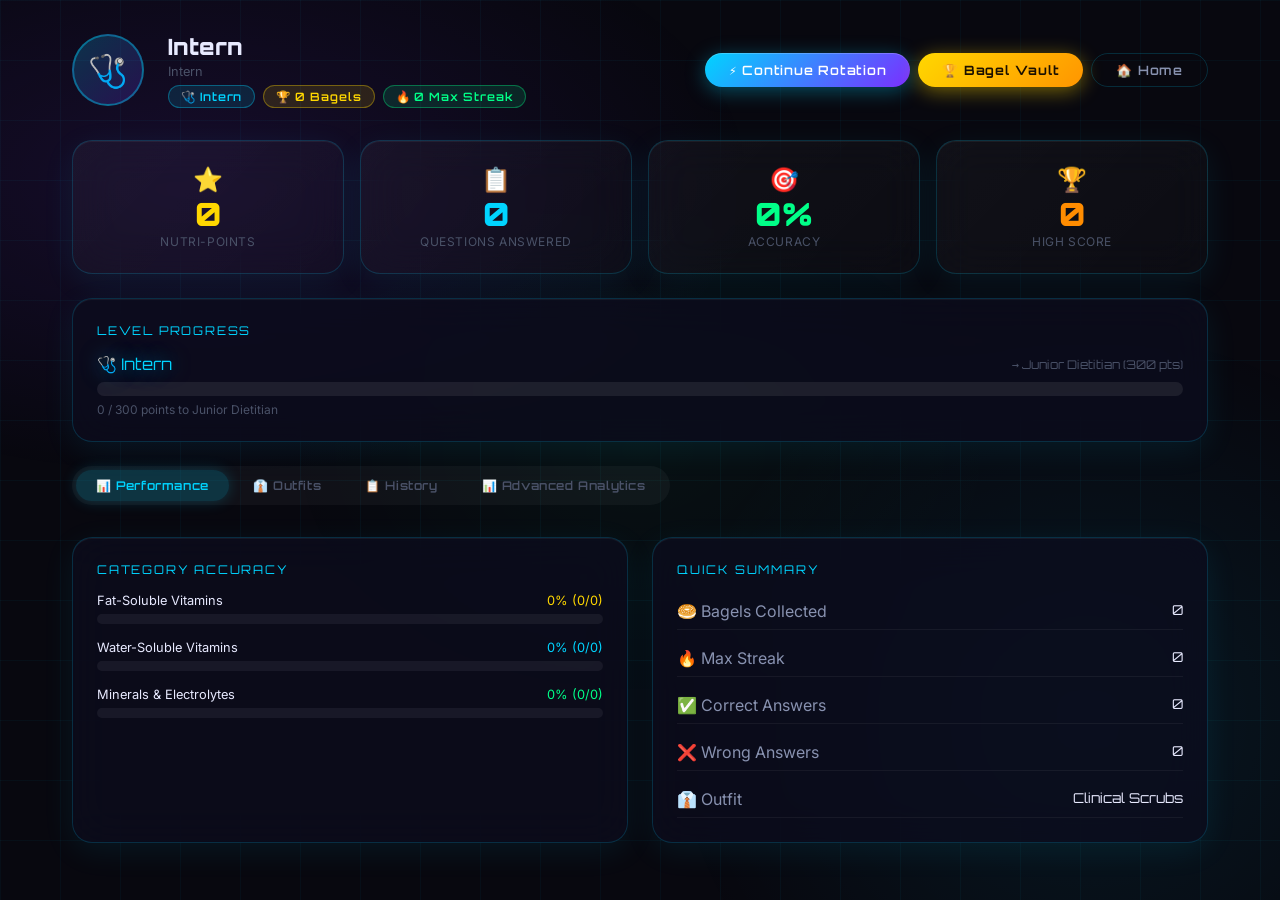
==== streamlit_app/static/dashboard.html @ 626a2f52 "space" ====
<!DOCTYPE html>
<html lang="en">
<head>
<meta charset="UTF-8">
<meta name="viewport" content="width=device-width,initial-scale=1.0">
<title>Bio-Forge | Dashboard</title>
<link rel="stylesheet" href="styles/main.css">
<style>
.dash-layout{max-width:1200px;margin:0 auto;padding:var(--sp-xl);position:relative;z-index:1}
.dash-header{display:flex;align-items:center;justify-content:space-between;flex-wrap:wrap;
  gap:var(--sp-md);margin-bottom:var(--sp-xl)}
.player-hero{display:flex;align-items:center;gap:var(--sp-lg)}
.player-avatar-icon{width:72px;height:72px;border-radius:50%;
  background:linear-gradient(135deg,rgba(0,212,255,0.2),rgba(123,46,255,0.2));
  border:2px solid rgba(0,212,255,0.4);display:flex;align-items:center;justify-content:center;
  font-size:2rem}
.player-name{font-family:'Orbitron',monospace;font-size:1.4rem;font-weight:900}
.player-title{font-size:0.8rem;color:var(--text-muted);margin-top:4px}
.section-title{font-family:'Orbitron',monospace;font-size:0.75rem;letter-spacing:0.15em;
  color:var(--neon-blue);text-transform:uppercase;margin-bottom:var(--sp-md)}
.tab-nav{display:flex;gap:4px;background:rgba(255,255,255,0.04);border-radius:var(--r-full);
  padding:4px;margin-bottom:var(--sp-xl);width:fit-content}
.tab-btn{padding:8px 20px;border-radius:var(--r-full);font-family:'Orbitron',monospace;
  font-size:0.75rem;letter-spacing:0.05em;color:var(--text-muted);background:transparent;
  border:none;cursor:pointer;transition:all 0.2s;font-weight:600}
.tab-btn.active{background:rgba(0,212,255,0.18);color:var(--neon-blue);
  box-shadow:0 0 15px rgba(0,212,255,0.2)}
.tab-content{display:none}
.tab-content.active{display:block}
/* Category bars */
.cat-bar-wrap{margin-bottom:var(--sp-md)}
.cat-bar-label{display:flex;justify-content:space-between;font-size:0.8rem;margin-bottom:6px}
.cat-bar-track{background:rgba(255,255,255,0.06);border-radius:var(--r-full);height:10px;overflow:hidden}
.cat-bar-fill{height:100%;border-radius:var(--r-full);transition:width 1.2s cubic-bezier(0.34,1.56,0.64,1)}
/* Outfit grid */
.outfit-card{
  border-radius:var(--r-lg);padding:var(--sp-lg) var(--sp-md);text-align:center;
  background:rgba(255,255,255,0.03);border:1px solid var(--glass-border);
  cursor:pointer;transition:all var(--t-spring);
}
.outfit-card.equipped{border-color:var(--neon-green);background:rgba(0,255,136,0.06)}
.outfit-card.locked{opacity:0.5;pointer-events:none}
.outfit-card.unlocked:not(.equipped):hover{border-color:var(--neon-blue);transform:translateY(-3px)}
.outfit-icon-lg{font-size:3rem;margin-bottom:var(--sp-sm);display:block}
.outfit-name{font-family:'Orbitron',monospace;font-size:0.7rem;color:var(--text-primary);margin-bottom:4px}
.outfit-cost{font-size:0.72rem;color:var(--neon-gold)}
/* Code box */
.code-box{
  background:rgba(0,0,0,0.4);border:1px solid var(--glass-border);
  border-radius:var(--r-md);padding:var(--sp-md);
  font-family:monospace;font-size:0.75rem;color:var(--neon-green);
  word-break:break-all;line-height:1.6;position:relative;
}
.copy-btn{position:absolute;top:8px;right:8px}
/* History table */
.hist-table{width:100%;border-collapse:collapse;font-size:0.82rem}
.hist-table th{font-family:'Orbitron',monospace;font-size:0.65rem;letter-spacing:0.08em;
  color:var(--text-muted);text-align:left;padding:8px 12px;border-bottom:1px solid var(--glass-border)}
.hist-table td{padding:10px 12px;border-bottom:1px solid rgba(255,255,255,0.04)}
.hist-table tr:hover td{background:rgba(255,255,255,0.03)}
.correct-mark{color:var(--neon-green)}
.wrong-mark{color:var(--neon-red)}
</style>
</head>
<body>
<div class="bg-nebula"></div>
<div class="bg-grid"></div>

<div class="dash-layout">
  <!-- Header -->
  <div class="dash-header">
    <div class="player-hero">
      <div class="player-avatar-icon" id="playerIcon">🧑‍⚕️</div>
      <div>
        <div class="player-name" id="playerName">—</div>
        <div class="player-title" id="playerTitle">Loading...</div>
        <div style="margin-top:6px;display:flex;gap:8px;flex-wrap:wrap" id="headerBadges"></div>
      </div>
    </div>
    <div style="display:flex;gap:8px;flex-wrap:wrap">
      <a href="game.html" class="btn btn-primary">⚡ Continue Rotation</a>
      <a href="vault.html" class="btn btn-gold">🏆 Bagel Vault</a>
      <a href="index.html" class="btn btn-ghost">🏠 Home</a>
    </div>
  </div>

  <!-- Stat cards -->
  <div class="grid-4 mb-lg" id="statCards"></div>

  <!-- XP Progress -->
  <div class="glass p-lg mb-lg">
    <div class="section-title">Level Progress</div>
    <div style="display:flex;justify-content:space-between;align-items:center;margin-bottom:8px">
      <span class="font-orb text-blue" id="currentLevelName">—</span>
      <span class="font-orb" style="font-size:0.75rem;color:var(--text-muted)" id="nextLevelName">—</span>
    </div>
    <div class="xp-bar-wrap" style="height:14px;border-radius:7px">
      <div class="xp-bar" id="xpBar" style="width:0%;height:100%;border-radius:7px"></div>
    </div>
    <div style="font-size:0.75rem;color:var(--text-muted);margin-top:6px" id="xpLabel"></div>
  </div>

  <!-- Tabs -->
  <div class="tab-nav">
    <button class="tab-btn active" onclick="switchTab('stats')">📊 Performance</button>
    <button class="tab-btn" onclick="switchTab('outfits')">👔 Outfits</button>
    <button class="tab-btn" onclick="switchTab('history')">📋 History</button>
    <button class="tab-btn" onclick="switchTab('export')">📊 Advanced Analytics</button>
  </div>

  <!-- Tab: Stats -->
  <div class="tab-content active" id="tab-stats">
    <div class="grid-2" style="gap:24px">
      <div class="glass p-lg">
        <div class="section-title">Category Accuracy</div>
        <div id="catBars"></div>
      </div>
      <div class="glass p-lg">
        <div class="section-title">Quick Summary</div>
        <div id="summaryList" style="display:flex;flex-direction:column;gap:10px"></div>
      </div>
    </div>
  </div>

  <!-- Tab: Outfits -->
  <div class="tab-content" id="tab-outfits">
    <div class="glass p-lg">
      <div class="section-title">Outfit Collection</div>
      <p class="text-muted text-sm mb-lg">Spend Nutri-Points to unlock professional attire for your nutritionist.</p>
      <div class="grid-3" id="outfitGrid"></div>
    </div>
  </div>

  <!-- Tab: History -->
  <div class="tab-content" id="tab-history">
    <div class="glass p-lg">
      <div class="section-title">Answer History (Last 20)</div>
      <div style="overflow-x:auto">
        <table class="hist-table">
          <thead>
            <tr>
              <th>#</th><th>Nutrient</th><th>Category</th><th>Result</th><th>Type</th><th>Points</th><th>Time</th>
            </tr>
          </thead>
          <tbody id="historyBody"></tbody>
        </table>
      </div>
    </div>
  </div>

  <!-- Tab: Export -->
  <div class="tab-content" id="tab-export">
    <div class="glass p-lg" style="max-width:700px">
      <div class="section-title">Advanced Streamlit Analytics</div>
      <p class="text-muted text-sm mb-lg">
        Launch the 
        <strong style="color:var(--neon-blue)">Bio-Forge Streamlit Analytics Dashboard</strong> 
        to see deep analytical insights on your performance.
      </p>
      <button class="btn btn-primary mb-md" onclick="launchAnalytics()">⚗️ View Advanced Analytics</button>
      <div style="margin-top:20px">
        <button class="btn btn-danger btn-sm" onclick="confirmReset()">🗑 Reset Progress</button>
      </div>
    </div>
  </div>
</div>

<div class="toast-container" id="toastContainer"></div>

<script src="js/question-bank.js"></script>
<script src="js/game-state.js"></script>
<script>
// ---- Load data ----
const s = GS.getState();
const pts = s.totalPoints || 0;
const lv  = GS.getLevel(pts);
const nlv = GS.getNextLevel(pts);

// Player header
document.getElementById("playerIcon").textContent = lv.icon || "🧑‍⚕️";
document.getElementById("playerName").textContent = s.playerName || "Intern";
document.getElementById("playerTitle").textContent = lv.name;
document.getElementById("headerBadges").innerHTML = `
  <span class="badge badge-blue">${lv.icon} ${lv.name}</span>
  <span class="badge badge-gold">🏆 ${s.bagelsCollected?.length || 0} Bagels</span>
  <span class="badge badge-green">🔥 ${s.maxStreak || 0} Max Streak</span>
`;

// Stat cards
const stats = [
  { label:"NUTRI-POINTS", val:(pts).toLocaleString(), color:"var(--neon-gold)", icon:"⭐" },
  { label:"QUESTIONS ANSWERED", val: s.questionsAnswered || 0, color:"var(--neon-blue)", icon:"📋" },
  { label:"ACCURACY", val: (s.accuracy || 0)+"%", color:"var(--neon-green)", icon:"🎯" },
  { label:"HIGH SCORE", val: (s.highScore || 0).toLocaleString(), color:"var(--neon-orange)", icon:"🏆" }
];
document.getElementById("statCards").innerHTML = stats.map(s => `
  <div class="stat-card glass">
    <div style="font-size:1.5rem;margin-bottom:4px">${s.icon}</div>
    <div class="stat-val" style="color:${s.color}">${s.val}</div>
    <div class="stat-label">${s.label}</div>
  </div>`).join("");

// XP bar
const prog = GS.getLevelProgress(pts);
document.getElementById("xpBar").style.width = (prog * 100) + "%";
document.getElementById("currentLevelName").textContent = `${lv.icon} ${lv.name}`;
document.getElementById("nextLevelName").textContent = nlv ? `→ ${nlv.name} (${nlv.minPoints} pts)` : "🏆 Max Level Reached";
document.getElementById("xpLabel").textContent = nlv
  ? `${pts} / ${nlv.minPoints} points to ${nlv.name}`
  : "You've reached the pinnacle!";

// Category bars
const CAT_COLORS = { fat_soluble_vitamins:"#ffd700", water_soluble_vitamins:"#00d4ff", minerals:"#00ff88" };
const CAT_LABELS = { fat_soluble_vitamins:"Fat-Soluble Vitamins", water_soluble_vitamins:"Water-Soluble Vitamins", minerals:"Minerals & Electrolytes" };
const catStats = s.categoryStats || {};
document.getElementById("catBars").innerHTML = Object.entries(catStats).map(([k, v]) => {
  const pct = v.total > 0 ? Math.round((v.correct/v.total)*100) : 0;
  return `
    <div class="cat-bar-wrap">
      <div class="cat-bar-label">
        <span style="color:var(--text-primary)">${CAT_LABELS[k] || k}</span>
        <span style="color:${CAT_COLORS[k]}">${pct}% (${v.correct}/${v.total})</span>
      </div>
      <div class="cat-bar-track">
        <div class="cat-bar-fill" style="width:${pct}%;background:${CAT_COLORS[k]}"></div>
      </div>
    </div>`;
}).join("") || '<div class="text-muted text-sm">No data yet — play a round first!</div>';

// Summary list
document.getElementById("summaryList").innerHTML = [
  ["🥯 Bagels Collected", s.bagelsCollected?.length || 0],
  ["🔥 Max Streak", s.maxStreak || 0],
  ["✅ Correct Answers", s.correctAnswers || 0],
  ["❌ Wrong Answers", (s.questionsAnswered||0) - (s.correctAnswers||0)],
  ["👔 Outfit", GS.getOutfits().find(o=>o.equipped)?.label || "Scrubs"]
].map(([l,v]) => `
  <div style="display:flex;justify-content:space-between;padding:8px 0;border-bottom:1px solid rgba(255,255,255,0.05)">
    <span class="text-muted">${l}</span>
    <span class="font-orb" style="font-size:0.85rem">${v}</span>
  </div>`).join("");

// Outfit grid
function renderOutfits() {
  const outfits = GS.getOutfits();
  document.getElementById("outfitGrid").innerHTML = outfits.map(o => `
    <div class="outfit-card ${o.equipped ? "equipped" : ""} ${o.unlocked ? "unlocked" : "locked"}"
         onclick="${o.unlocked && !o.equipped ? `equipOutfit('${o.id}')` : !o.unlocked ? `purchaseOutfit('${o.id}')` : ""}">
      <span class="outfit-icon-lg">${o.icon}</span>
      <div class="outfit-name">${o.label}</div>
      ${o.equipped ? '<span class="badge badge-green mt-sm">✓ Equipped</span>' :
        o.unlocked  ? '<button class="btn btn-sm btn-ghost mt-sm">Equip</button>' :
        `<div class="outfit-cost mt-sm">🌟 ${o.cost} pts</div>
         <button class="btn btn-sm ${o.canAfford ? "btn-gold" : "btn-ghost"} mt-sm">${o.canAfford ? "Unlock" : "Need "+o.cost+" pts"}</button>`
      }
    </div>`).join("");
}
renderOutfits();

function equipOutfit(id) { GS.equipOutfit(id); renderOutfits(); showToast("Outfit equipped!","success"); }
function purchaseOutfit(id) {
  const ok = GS.purchaseOutfit(id);
  if (ok) { renderOutfits(); showToast("Outfit unlocked! 🎉","success"); }
  else showToast("Not enough Nutri-Points!","error");
}

// History
const hist = [...(s.history || [])].reverse().slice(0, 20);
document.getElementById("historyBody").innerHTML = hist.length ? hist.map((h, i) => {
  const d = new Date(h.timestamp);
  const time = d.toLocaleTimeString([], {hour:"2-digit",minute:"2-digit"});
  const typeIcons = { optimal:"🟢 Optimal", deficient:"🟡 Insufficient", toxic:"🔴 Toxic" };
  return `<tr>
    <td class="text-muted">${hist.length - i}</td>
    <td>${h.nutrient || "—"}</td>
    <td><span class="badge badge-blue" style="font-size:0.6rem">${CAT_LABELS[h.category]?.split(" ")[0] || h.category || "—"}</span></td>
    <td class="${h.correct ? "correct-mark" : "wrong-mark"}">${h.correct ? "✅ Correct" : "❌ Wrong"}</td>
    <td style="font-size:0.75rem">${typeIcons[h.chosenType] || h.chosenType}</td>
    <td style="color:${h.pointsEarned >= 0 ? "var(--neon-green)" : "var(--neon-red)"}">${h.pointsEarned >= 0 ? "+" : ""}${h.pointsEarned}</td>
    <td class="text-muted" style="font-size:0.72rem">${time}</td>
  </tr>`;
}).join("") : `<tr><td colspan="7" style="text-align:center;padding:24px;color:var(--text-muted)">No game history yet. Play a round!</td></tr>`;

// Tab switching
function switchTab(tab) {
  document.querySelectorAll(".tab-content").forEach(t => t.classList.remove("active"));
  document.querySelectorAll(".tab-btn").forEach(b => b.classList.remove("active"));
  document.getElementById(`tab-${tab}`).classList.add("active");
  event.target.classList.add("active");
}

// Export
function launchAnalytics() {
  const code = GS.generateProgressCode();
  window.parent.location.href = "/?data=" + encodeURIComponent(code);
}

function confirmReset() {
  if (confirm("⚠️ This will permanently delete all progress. Are you sure?")) {
    GS.reset();
    showToast("Progress reset. Starting fresh!","info");
    setTimeout(() => window.location.href = "index.html", 1500);
  }
}

function showToast(msg, type="info") {
  const tc = document.getElementById("toastContainer");
  const t = document.createElement("div");
  t.className = `toast toast-${type}`;
  t.textContent = msg;
  tc.appendChild(t);
  setTimeout(() => { t.classList.add("toast-out"); setTimeout(()=>t.remove(),350); }, 3000);
}
</script>
</body>
</html>
---- streamlit_app/static/styles/main.css ----
/* ================================================================
   KINETIC ALCHEMY: THE BIO-FORGE — Design System
   ================================================================ */

@import url('https://fonts.googleapis.com/css2?family=Orbitron:wght@400;600;700;900&family=Inter:wght@300;400;500;600;700&display=swap');

/* ===== DESIGN TOKENS ===== */
:root {
  --bg-deep: #08080f;
  --bg-primary: #0d0d1e;
  --bg-secondary: #12122a;
  --bg-card: rgba(255,255,255,0.04);
  --bg-card-hover: rgba(255,255,255,0.07);
  --glass-bg: rgba(13,13,30,0.75);
  --glass-border: rgba(0,212,255,0.18);
  --glass-shadow: 0 8px 32px rgba(0,212,255,0.08);

  --neon-blue: #00d4ff;
  --neon-blue-dim: rgba(0,212,255,0.15);
  --neon-purple: #7b2eff;
  --neon-green: #00ff88;
  --neon-red: #ff3366;
  --neon-gold: #ffd700;
  --neon-orange: #ff8c00;

  --text-primary: #e8eaff;
  --text-secondary: #8892b0;
  --text-muted: #4a5268;

  --sp-xs: 0.25rem; --sp-sm: 0.5rem; --sp-md: 1rem;
  --sp-lg: 1.5rem;  --sp-xl: 2rem;   --sp-2xl: 3rem;

  --r-sm: 8px; --r-md: 12px; --r-lg: 20px;
  --r-xl: 32px; --r-full: 9999px;

  --t-base: 0.3s ease;
  --t-slow: 0.6s ease;
  --t-spring: 0.4s cubic-bezier(0.34,1.56,0.64,1);
  --t-bounce: 0.5s cubic-bezier(0.68,-0.55,0.265,1.55);
}

/* ===== RESET ===== */
*,*::before,*::after{box-sizing:border-box;margin:0;padding:0}
html{font-size:16px;scroll-behavior:smooth}
body{
  font-family:'Inter',system-ui,sans-serif;
  background:var(--bg-deep);
  color:var(--text-primary);
  min-height:100vh;
  overflow-x:hidden;
  -webkit-font-smoothing:antialiased;
}
a{text-decoration:none;color:inherit}
button{cursor:pointer;border:none;background:none;font-family:inherit}
input{font-family:inherit}

/* ===== ANIMATED BACKGROUND ===== */
.bg-nebula{
  position:fixed;inset:0;
  background:
    radial-gradient(ellipse 80% 60% at 15% 20%, rgba(123,46,255,0.12) 0%, transparent 55%),
    radial-gradient(ellipse 60% 80% at 85% 80%, rgba(0,212,255,0.08) 0%, transparent 55%),
    radial-gradient(ellipse 40% 40% at 50% 50%, rgba(0,255,136,0.04) 0%, transparent 70%);
  pointer-events:none;z-index:0;
}

/* Animated grid lines */
.bg-grid{
  position:fixed;inset:0;
  background-image:
    linear-gradient(rgba(0,212,255,0.04) 1px, transparent 1px),
    linear-gradient(90deg, rgba(0,212,255,0.04) 1px, transparent 1px);
  background-size:60px 60px;
  pointer-events:none;z-index:0;
  animation:gridScroll 20s linear infinite;
}
@keyframes gridScroll{to{background-position:60px 60px}}

/* ===== TYPOGRAPHY ===== */
h1,h2,h3,.heading{font-family:'Orbitron',monospace;font-weight:700;letter-spacing:0.05em}
.text-blue{color:var(--neon-blue);text-shadow:0 0 20px rgba(0,212,255,0.6),0 0 40px rgba(0,212,255,0.3)}
.text-gold{color:var(--neon-gold);text-shadow:0 0 20px rgba(255,215,0,0.6)}
.text-green{color:var(--neon-green);text-shadow:0 0 20px rgba(0,255,136,0.6)}
.text-red{color:var(--neon-red);text-shadow:0 0 20px rgba(255,51,102,0.6)}
.text-muted{color:var(--text-secondary)}
.font-orb{font-family:'Orbitron',monospace}

/* ===== GLASS CARD ===== */
.glass{
  background:var(--glass-bg);
  border:1px solid var(--glass-border);
  border-radius:var(--r-lg);
  backdrop-filter:blur(20px);
  -webkit-backdrop-filter:blur(20px);
  box-shadow:var(--glass-shadow),inset 0 1px 0 rgba(255,255,255,0.05);
}
.glass-hover{transition:all var(--t-base)}
.glass-hover:hover{
  border-color:rgba(0,212,255,0.35);
  box-shadow:0 8px 32px rgba(0,212,255,0.18),inset 0 1px 0 rgba(255,255,255,0.08);
  transform:translateY(-2px);
}

/* ===== BUTTONS ===== */
.btn{
  display:inline-flex;align-items:center;gap:var(--sp-sm);
  padding:var(--sp-sm) var(--sp-lg);
  border-radius:var(--r-full);
  font-family:'Orbitron',monospace;font-weight:600;font-size:0.8rem;
  letter-spacing:0.06em;cursor:pointer;
  transition:all var(--t-spring);text-decoration:none;
  position:relative;overflow:hidden;border:none;
}
.btn::after{
  content:'';position:absolute;inset:0;
  background:linear-gradient(135deg,rgba(255,255,255,0.12),transparent);
  opacity:0;transition:opacity var(--t-base);
}
.btn:hover::after{opacity:1}
.btn:active{transform:scale(0.97)!important}

.btn-primary{
  background:linear-gradient(135deg,var(--neon-blue),var(--neon-purple));
  color:#fff;box-shadow:0 4px 20px rgba(0,212,255,0.35),inset 0 1px 0 rgba(255,255,255,0.2);
}
.btn-primary:hover{transform:translateY(-2px) scale(1.02);box-shadow:0 8px 30px rgba(0,212,255,0.55)}

.btn-gold{
  background:linear-gradient(135deg,#ffd700,#ff9500);
  color:#1a1000;font-weight:700;
  box-shadow:0 4px 20px rgba(255,215,0,0.45);
}
.btn-gold:hover{transform:translateY(-2px) scale(1.02);box-shadow:0 8px 30px rgba(255,215,0,0.65)}

.btn-ghost{
  background:transparent;border:1px solid var(--glass-border);
  color:var(--text-secondary);
}
.btn-ghost:hover{border-color:var(--neon-blue);color:var(--neon-blue);box-shadow:0 0 15px rgba(0,212,255,0.2)}

.btn-danger{
  background:linear-gradient(135deg,#ff3366,#ff6b35);
  color:#fff;box-shadow:0 4px 20px rgba(255,51,102,0.35);
}
.btn-lg{padding:var(--sp-md) var(--sp-xl);font-size:0.9rem}
.btn-sm{padding:var(--sp-xs) var(--sp-md);font-size:0.75rem}
.btn:disabled{opacity:0.4;pointer-events:none}

/* ===== BADGES ===== */
.badge{
  display:inline-flex;align-items:center;gap:4px;
  padding:3px 12px;border-radius:var(--r-full);
  font-family:'Orbitron',monospace;font-size:0.72rem;font-weight:600;letter-spacing:0.08em;
}
.badge-blue{background:rgba(0,212,255,0.12);border:1px solid rgba(0,212,255,0.35);color:var(--neon-blue)}
.badge-gold{background:rgba(255,215,0,0.12);border:1px solid rgba(255,215,0,0.35);color:var(--neon-gold)}
.badge-green{background:rgba(0,255,136,0.12);border:1px solid rgba(0,255,136,0.35);color:var(--neon-green)}
.badge-red{background:rgba(255,51,102,0.12);border:1px solid rgba(255,51,102,0.35);color:var(--neon-red)}
.badge-purple{background:rgba(123,46,255,0.12);border:1px solid rgba(123,46,255,0.35);color:#b47fff}

/* ===== FORM INPUTS ===== */
.input-field{
  width:100%;padding:var(--sp-sm) var(--sp-md);
  background:rgba(255,255,255,0.05);
  border:1px solid var(--glass-border);
  border-radius:var(--r-md);
  color:var(--text-primary);font-size:0.95rem;
  transition:all var(--t-base);outline:none;
}
.input-field::placeholder{color:var(--text-muted)}
.input-field:focus{border-color:var(--neon-blue);box-shadow:0 0 0 3px rgba(0,212,255,0.15)}
.input-group{position:relative;margin-bottom:var(--sp-md)}
.input-label{display:block;font-size:0.8rem;font-weight:600;color:var(--text-secondary);margin-bottom:6px;letter-spacing:0.05em}
.input-icon{position:absolute;left:12px;top:50%;transform:translateY(-50%);color:var(--text-muted);font-size:1.1rem}
.input-field.with-icon{padding-left:2.5rem}

/* ===== AVATAR STAGE ===== */
.avatar-stage{
  position:relative;width:320px;height:420px;
  margin:0 auto;border-radius:var(--r-xl);
  background:radial-gradient(ellipse at center, rgba(0,212,255,0.06) 0%, transparent 70%);
  border:1px solid rgba(0,212,255,0.12);
  overflow:visible;
  transition:all var(--t-slow);
}
.avatar-stage::before{
  content:'';position:absolute;inset:-2px;border-radius:calc(var(--r-xl)+2px);
  background:linear-gradient(135deg,rgba(0,212,255,0.3),transparent,rgba(123,46,255,0.3));
  z-index:-1;opacity:0.5;animation:ringRotate 8s linear infinite;
}
@keyframes ringRotate{to{transform:rotate(360deg)}}

.avatar-img{
  width:100%;height:100%;object-fit:contain;
  border-radius:var(--r-xl);
  transition:filter 0.6s ease, transform 0.4s ease;
  position:relative;z-index:1;
}

/* Avatar State Filters */
.avatar-img.state-healthy{filter:saturate(1.2) brightness(1.05)}
.avatar-img.state-vitaminA_deficiency{filter:saturate(0.6) brightness(0.85) contrast(1.1)}
.avatar-img.state-vitaminA_toxicity{filter:saturate(1.6) hue-rotate(10deg) brightness(0.9)}
.avatar-img.state-vitaminD_deficiency{filter:saturate(0.5) brightness(0.8) sepia(0.3)}
.avatar-img.state-vitaminK_deficiency{filter:saturate(0.7) brightness(0.9)}
.avatar-img.state-vitaminE_deficiency{filter:saturate(0.65) brightness(0.88) contrast(1.05)}
.avatar-img.state-vitaminC_deficiency{filter:saturate(0.55) brightness(0.82) contrast(1.15)}
.avatar-img.state-thiamine_deficiency{filter:saturate(0.4) brightness(0.75) sepia(0.2)}
.avatar-img.state-niacin_deficiency{filter:saturate(1.3) hue-rotate(15deg) brightness(0.85)}
.avatar-img.state-folate_deficiency{filter:saturate(0.5) brightness(0.8)}
.avatar-img.state-b12_deficiency{filter:saturate(0.45) brightness(0.78) sepia(0.15)}
.avatar-img.state-iron_deficiency{filter:saturate(0.3) brightness(0.75) contrast(1.1)}
.avatar-img.state-zinc_deficiency{filter:saturate(0.7) brightness(0.88) sepia(0.15)}
.avatar-img.state-calcium_deficiency{filter:saturate(0.6) brightness(0.85)}
.avatar-img.state-magnesium_deficiency{filter:saturate(0.65) brightness(0.82) contrast(1.1)}
.avatar-img.state-iodine_deficiency{filter:saturate(0.6) brightness(0.83)}
.avatar-img.state-selenium_deficiency{filter:saturate(0.55) brightness(0.8) contrast(1.08)}
.avatar-img.state-riboflavin_deficiency{filter:saturate(0.7) brightness(0.87) hue-rotate(5deg)}
.avatar-img.state-biotin_deficiency{filter:saturate(0.65) brightness(0.85) sepia(0.1)}
.avatar-img.state-potassium_deficiency{filter:saturate(0.5) brightness(0.8)}
.avatar-img.state-phosphorus_deficiency{filter:saturate(0.45) brightness(0.75) contrast(1.1)}

/* Avatar Animation States */
.avatar-img.anim-success{animation:goldTransmute 1s ease forwards}
.avatar-img.anim-failure{animation:redDistress 0.7s ease}
.avatar-img.anim-toxic{animation:toxicShake 0.8s ease}
.avatar-img.anim-celebrate{animation:celebrate 1.2s ease forwards}

@keyframes goldTransmute{
  0%{filter:brightness(1);transform:scale(1)}
  30%{filter:brightness(2) saturate(3) sepia(0.5) hue-rotate(15deg);transform:scale(1.05)}
  60%{filter:brightness(1.5) saturate(2) hue-rotate(30deg);transform:scale(1.03)}
  100%{filter:saturate(1.3) brightness(1.1);transform:scale(1)}
}
@keyframes redDistress{
  0%,100%{transform:translateX(0);filter:brightness(1)}
  15%{transform:translateX(-8px) rotate(-2deg);filter:brightness(0.7) saturate(2) hue-rotate(320deg)}
  30%{transform:translateX(8px) rotate(2deg);filter:brightness(0.7) saturate(2) hue-rotate(320deg)}
  45%{transform:translateX(-6px)}
  60%{transform:translateX(6px)}
  75%{transform:translateX(-3px)}
}
@keyframes toxicShake{
  0%,100%{transform:scale(1);filter:brightness(1)}
  20%{transform:scale(1.05) rotate(1deg);filter:brightness(0.6) saturate(3) hue-rotate(330deg)}
  40%{transform:scale(0.97) rotate(-2deg);filter:brightness(0.5) saturate(3.5) hue-rotate(330deg)}
  60%{transform:scale(1.02) rotate(1deg);filter:brightness(0.65) saturate(2.5) hue-rotate(325deg)}
}
@keyframes celebrate{
  0%{transform:scale(1)}
  20%{transform:scale(1.08) rotate(-3deg)}
  40%{transform:scale(1.05) rotate(3deg)}
  60%{transform:scale(1.06) rotate(-2deg)}
  80%{transform:scale(1.03) rotate(1deg)}
  100%{transform:scale(1);filter:saturate(1.4) brightness(1.1)}
}

/* Holographic Scanner Overlay */
.scanner-overlay{
  position:absolute;inset:0;border-radius:var(--r-xl);
  pointer-events:none;z-index:2;opacity:0;
  transition:opacity 0.3s ease;
}
.avatar-stage:hover .scanner-overlay{opacity:1}

/* Symptom Labels */
.symptom-label{
  position:absolute;background:rgba(0,212,255,0.12);
  border:1px solid rgba(0,212,255,0.4);border-radius:20px;
  padding:3px 10px;font-size:0.7rem;font-family:'Orbitron',monospace;
  color:var(--neon-blue);white-space:nowrap;pointer-events:none;z-index:3;
  animation:labelFloat 2s ease-in-out infinite alternate;
  text-shadow:0 0 8px rgba(0,212,255,0.6);
  box-shadow:0 0 12px rgba(0,212,255,0.25);
}
@keyframes labelFloat{from{transform:translateY(0)}to{transform:translateY(-4px)}}

/* Particle Burst */
.particle{
  position:absolute;border-radius:50%;pointer-events:none;
  animation:particleBurst 0.8s ease-out forwards;z-index:10;
}
@keyframes particleBurst{
  0%{transform:translate(0,0) scale(1);opacity:1}
  100%{transform:translate(var(--dx),var(--dy)) scale(0);opacity:0}
}

/* ===== OPTIONS ARC ===== */
.options-arc{
  display:flex;gap:var(--sp-md);
  justify-content:center;flex-wrap:wrap;
  padding:var(--sp-md) 0;
}

.option-card{
  flex:1;min-width:150px;max-width:200px;
  background:rgba(0,212,255,0.06);
  border:1.5px solid rgba(0,212,255,0.25);
  border-radius:var(--r-lg);
  padding:var(--sp-md);
  cursor:pointer;text-align:center;
  transition:all var(--t-spring);
  position:relative;overflow:hidden;
  animation:optionFloat 3s ease-in-out infinite alternate;
}
.option-card:nth-child(2){animation-delay:0.4s}
.option-card:nth-child(3){animation-delay:0.8s}

@keyframes optionFloat{
  from{transform:translateY(0)}
  to{transform:translateY(-6px)}
}
.option-card::before{
  content:'';position:absolute;inset:0;
  background:linear-gradient(135deg,rgba(0,212,255,0.15),rgba(123,46,255,0.1));
  opacity:0;transition:opacity var(--t-base);
}
.option-card:hover{
  border-color:rgba(0,212,255,0.6);
  transform:translateY(-10px) scale(1.04)!important;
  box-shadow:0 10px 30px rgba(0,212,255,0.3),0 0 40px rgba(0,212,255,0.15) inset;
}
.option-card:hover::before{opacity:1}
.option-card.selected-optimal{
  border-color:var(--neon-green);
  background:rgba(0,255,136,0.1);
  animation:optimalPulse 0.6s ease;
}
.option-card.selected-deficient{
  border-color:var(--neon-gold);
  background:rgba(255,215,0,0.1);
  animation:wrongShake 0.5s ease;
}
.option-card.selected-toxic{
  border-color:var(--neon-red);
  background:rgba(255,51,102,0.1);
  animation:wrongShake 0.5s ease;
}
@keyframes optimalPulse{
  0%{transform:scale(1)}50%{transform:scale(1.06)}100%{transform:scale(1)}
}
@keyframes wrongShake{
  0%,100%{transform:translateX(0)}
  20%{transform:translateX(-6px)}40%{transform:translateX(6px)}
  60%{transform:translateX(-4px)}80%{transform:translateX(4px)}
}
.option-icon{font-size:2rem;margin-bottom:var(--sp-xs);display:block}
.option-label{font-family:'Orbitron',monospace;font-size:0.72rem;font-weight:600;color:var(--text-primary);margin-bottom:4px}
.option-desc{font-size:0.7rem;color:var(--text-muted);line-height:1.4;display:none}
.option-card:hover .option-desc{display:block}
.option-card.disabled{pointer-events:none;opacity:0.5}

/* ===== HUD ===== */
.hud{
  display:flex;align-items:center;justify-content:space-between;
  padding:var(--sp-sm) var(--sp-lg);gap:var(--sp-md);flex-wrap:wrap;
}
.hud-stat{
  display:flex;align-items:center;gap:var(--sp-xs);
  font-family:'Orbitron',monospace;font-size:0.78rem;font-weight:600;
}
.hud-stat .val{font-size:1rem;color:var(--neon-blue)}

/* XP Bar */
.xp-bar-wrap{background:rgba(255,255,255,0.08);border-radius:var(--r-full);height:6px;overflow:hidden}
.xp-bar{height:100%;background:linear-gradient(90deg,var(--neon-blue),var(--neon-purple));
  border-radius:var(--r-full);transition:width 0.8s cubic-bezier(0.34,1.56,0.64,1)}

/* Timer */
.timer-ring{position:relative;width:48px;height:48px}
.timer-ring svg{transform:rotate(-90deg)}
.timer-ring .track{fill:none;stroke:rgba(255,255,255,0.08);stroke-width:4}
.timer-ring .fill{fill:none;stroke:var(--neon-blue);stroke-width:4;stroke-linecap:round;
  stroke-dasharray:126;stroke-dashoffset:0;transition:stroke-dashoffset 1s linear,stroke 0.3s}
.timer-ring .fill.urgent{stroke:var(--neon-red);animation:urgentPulse 0.5s ease infinite alternate}
@keyframes urgentPulse{from{opacity:1}to{opacity:0.5}}
.timer-val{position:absolute;inset:0;display:flex;align-items:center;justify-content:center;
  font-family:'Orbitron',monospace;font-size:0.75rem;font-weight:700}

/* ===== WARDLAW PANEL ===== */
.wardlaw-panel{
  border-left:3px solid var(--neon-blue);
  background:rgba(0,212,255,0.04);
  padding:var(--sp-md) var(--sp-lg);
  border-radius:0 var(--r-md) var(--r-md) 0;
  animation:wardlawSlide 0.5s ease;
}
@keyframes wardlawSlide{from{opacity:0;transform:translateY(10px)}to{opacity:1;transform:translateY(0)}}
.wardlaw-title{font-family:'Orbitron',monospace;font-size:0.7rem;color:var(--neon-blue);
  letter-spacing:0.1em;margin-bottom:var(--sp-xs);text-transform:uppercase}
.wardlaw-text{font-size:0.85rem;color:var(--text-secondary);line-height:1.65}

/* ===== FEEDBACK BANNER ===== */
.feedback-banner{
  padding:var(--sp-sm) var(--sp-lg);border-radius:var(--r-md);
  font-family:'Orbitron',monospace;font-weight:700;font-size:0.9rem;
  text-align:center;animation:bannerPop 0.4s var(--t-spring);
}
@keyframes bannerPop{from{transform:scale(0.8);opacity:0}to{transform:scale(1);opacity:1}}
.feedback-banner.optimal{background:rgba(0,255,136,0.15);border:1px solid rgba(0,255,136,0.4);color:var(--neon-green)}
.feedback-banner.wrong{background:rgba(255,51,102,0.15);border:1px solid rgba(255,51,102,0.4);color:var(--neon-red)}
.feedback-banner.toxic{background:rgba(255,107,53,0.15);border:1px solid rgba(255,107,53,0.4);color:var(--neon-orange)}

/* ===== BAGEL TROPHY ===== */
.bagel-card{
  aspect-ratio:1;border-radius:var(--r-lg);padding:var(--sp-md);
  text-align:center;background:rgba(255,255,255,0.04);
  border:1px solid rgba(255,255,255,0.08);
  cursor:pointer;transition:all var(--t-spring);
  display:flex;flex-direction:column;align-items:center;justify-content:center;
}
.bagel-card:hover{transform:translateY(-6px) scale(1.03);border-color:var(--glow-color,var(--neon-blue));
  box-shadow:0 8px 24px var(--glow-shadow,rgba(0,212,255,0.3))}
.bagel-icon{font-size:2.5rem;display:block;animation:bagelSpin 4s linear infinite;transform-style:preserve-3d}
@keyframes bagelSpin{
  0%{transform:rotateY(0deg)}
  50%{transform:rotateY(180deg) scale(1.1)}
  100%{transform:rotateY(360deg)}
}
.bagel-card.locked{filter:grayscale(1) brightness(0.4);pointer-events:none}
.bagel-name{font-family:'Orbitron',monospace;font-size:0.65rem;color:var(--text-secondary);margin-top:var(--sp-xs);line-height:1.3}
.rarity-legendary{border-color:rgba(255,215,0,0.4)!important;box-shadow:0 0 20px rgba(255,215,0,0.15)}
.rarity-epic{border-color:rgba(123,46,255,0.4)!important}
.rarity-rare{border-color:rgba(0,212,255,0.4)!important}

/* ===== STAT CARDS ===== */
.stat-card{
  padding:var(--sp-lg);border-radius:var(--r-lg);text-align:center;
  background:linear-gradient(135deg,rgba(255,255,255,0.04),rgba(255,255,255,0.02));
  border:1px solid var(--glass-border);
}
.stat-val{font-family:'Orbitron',monospace;font-size:2rem;font-weight:900;line-height:1}
.stat-label{font-size:0.75rem;color:var(--text-muted);margin-top:4px;letter-spacing:0.05em}

/* ===== LEVEL UP OVERLAY ===== */
.levelup-overlay{
  position:fixed;inset:0;background:rgba(8,8,15,0.92);
  display:flex;align-items:center;justify-content:center;
  z-index:1000;animation:overlayFadeIn 0.4s ease;
}
@keyframes overlayFadeIn{from{opacity:0}to{opacity:1}}
.levelup-card{text-align:center;padding:var(--sp-2xl);max-width:500px}
.levelup-title{font-size:3rem;font-weight:900;margin-bottom:var(--sp-md);
  background:linear-gradient(135deg,var(--neon-gold),var(--neon-orange));
  -webkit-background-clip:text;-webkit-text-fill-color:transparent;background-clip:text;
  animation:levelTitlePop 0.6s var(--t-bounce)}
@keyframes levelTitlePop{from{transform:scale(0.5) rotate(-5deg);opacity:0}to{transform:scale(1) rotate(0deg);opacity:1}}

/* ===== LOGIN PAGE ===== */
.login-container{
  min-height:100vh;display:flex;align-items:center;justify-content:center;
  padding:var(--sp-xl);position:relative;z-index:1;
}
.login-card{
  width:100%;max-width:440px;padding:var(--sp-2xl);text-align:center;
}
.logo-mark{
  font-size:4rem;margin-bottom:var(--sp-sm);display:block;
  animation:logoFloat 3s ease-in-out infinite alternate;
}
@keyframes logoFloat{from{transform:translateY(0) rotate(-2deg)}to{transform:translateY(-12px) rotate(2deg)}}
.logo-title{font-size:1.5rem;font-weight:900;margin-bottom:4px;
  background:linear-gradient(135deg,var(--neon-blue),var(--neon-purple));
  -webkit-background-clip:text;-webkit-text-fill-color:transparent;background-clip:text}
.logo-subtitle{font-size:0.75rem;color:var(--text-muted);letter-spacing:0.12em;text-transform:uppercase;margin-bottom:var(--sp-2xl)}
.divider{display:flex;align-items:center;gap:var(--sp-md);color:var(--text-muted);font-size:0.8rem;margin:var(--sp-lg) 0}
.divider::before,.divider::after{content:'';flex:1;height:1px;background:var(--glass-border)}

/* ===== SCROLLBAR ===== */
::-webkit-scrollbar{width:6px}
::-webkit-scrollbar-track{background:var(--bg-secondary)}
::-webkit-scrollbar-thumb{background:var(--glass-border);border-radius:3px}
::-webkit-scrollbar-thumb:hover{background:rgba(0,212,255,0.35)}

/* ===== UTILITIES ===== */
.z-content{position:relative;z-index:1}
.flex{display:flex}.flex-col{flex-direction:column}
.items-center{align-items:center}.justify-center{justify-content:center}
.justify-between{justify-content:space-between}
.gap-xs{gap:var(--sp-xs)}.gap-sm{gap:var(--sp-sm)}.gap-md{gap:var(--sp-md)}
.gap-lg{gap:var(--sp-lg)}
.p-md{padding:var(--sp-md)}.p-lg{padding:var(--sp-lg)}.p-xl{padding:var(--sp-xl)}
.mt-sm{margin-top:var(--sp-sm)}.mt-md{margin-top:var(--sp-md)}
.mt-lg{margin-top:var(--sp-lg)}.mt-xl{margin-top:var(--sp-xl)}
.mb-sm{margin-bottom:var(--sp-sm)}.mb-md{margin-bottom:var(--sp-md)}.mb-lg{margin-bottom:var(--sp-lg)}
.w-full{width:100%}.text-center{text-align:center}.text-sm{font-size:0.85rem}
.text-xs{font-size:0.75rem}.hidden{display:none!important}
.rounded-full{border-radius:var(--r-full)}
.grid-2{display:grid;grid-template-columns:repeat(2,1fr);gap:var(--sp-md)}
.grid-3{display:grid;grid-template-columns:repeat(3,1fr);gap:var(--sp-md)}
.grid-4{display:grid;grid-template-columns:repeat(4,1fr);gap:var(--sp-md)}
@media(max-width:768px){
  .grid-4{grid-template-columns:repeat(2,1fr)}
  .grid-3{grid-template-columns:repeat(2,1fr)}
  .hud{gap:var(--sp-sm);font-size:0.72rem}
}
@media(max-width:480px){
  .grid-2{grid-template-columns:1fr}
  .options-arc{flex-direction:column;align-items:center}
  .option-card{max-width:100%;width:100%}
}

/* ===== TOAST ===== */
.toast-container{position:fixed;top:var(--sp-lg);right:var(--sp-lg);z-index:9999;display:flex;flex-direction:column;gap:var(--sp-sm)}
.toast{
  padding:var(--sp-sm) var(--sp-lg);border-radius:var(--r-md);
  font-family:'Orbitron',monospace;font-size:0.78rem;font-weight:600;
  backdrop-filter:blur(20px);animation:toastIn 0.3s var(--t-spring);
  max-width:320px;
}
@keyframes toastIn{from{transform:translateX(120%);opacity:0}to{transform:translateX(0);opacity:1}}
.toast-out{animation:toastOut 0.3s ease forwards}
@keyframes toastOut{to{transform:translateX(120%);opacity:0}}
.toast-success{background:rgba(0,255,136,0.15);border:1px solid rgba(0,255,136,0.4);color:var(--neon-green)}
.toast-error{background:rgba(255,51,102,0.15);border:1px solid rgba(255,51,102,0.4);color:var(--neon-red)}
.toast-info{background:rgba(0,212,255,0.15);border:1px solid rgba(0,212,255,0.4);color:var(--neon-blue)}

/* ===== CONFETTI / PARTICLES CANVAS ===== */
#particles-canvas{position:fixed;inset:0;pointer-events:none;z-index:999}
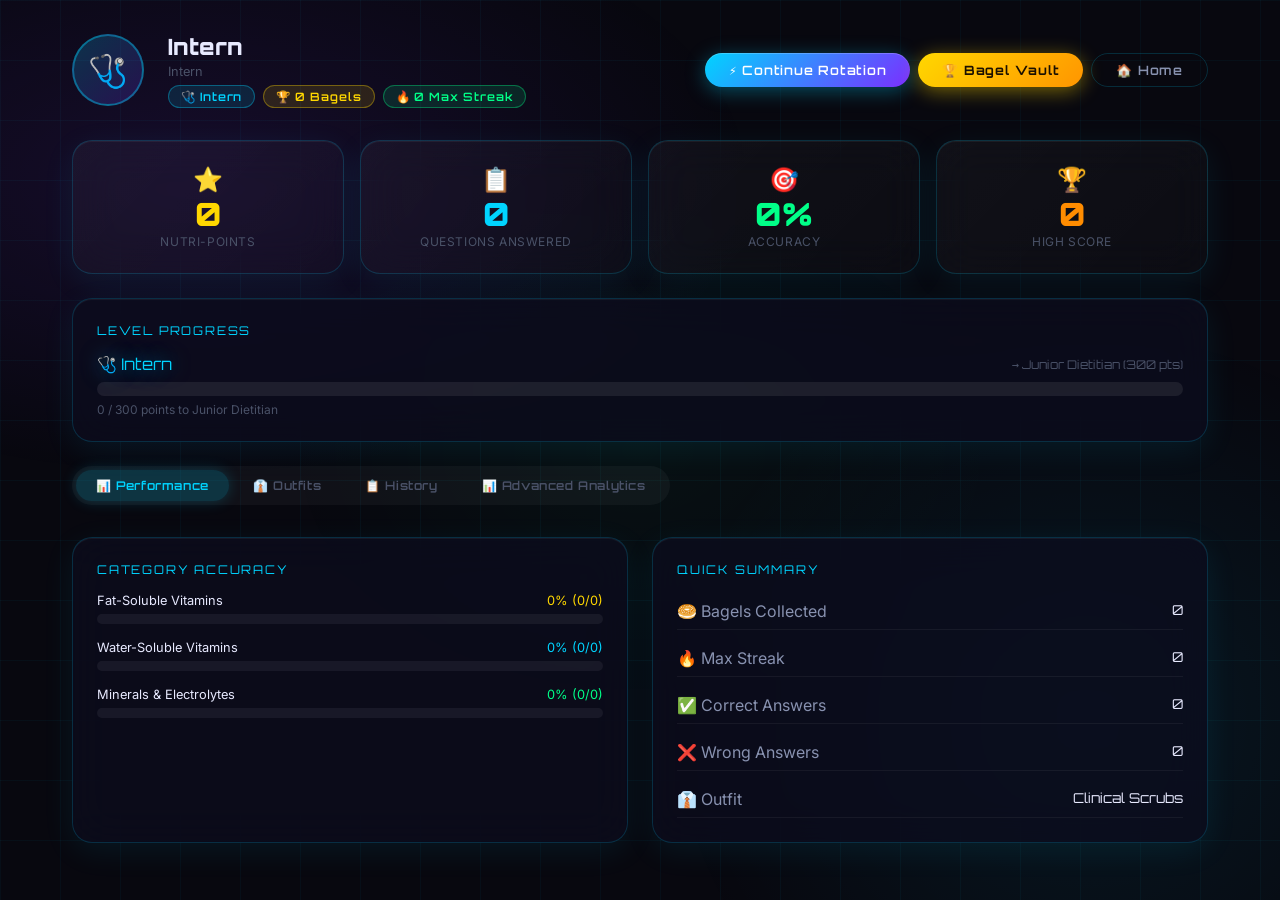
==== commit 11da17f4: "Convert to Vercel static app and ignore legacy Streamlit files" ====
--- a/streamlit_app/static/dashboard.html
+++ b/streamlit_app/static/dashboard.html
@@ -292,7 +292,7 @@
 // Export
 function launchAnalytics() {
   const code = GS.generateProgressCode();
-  window.parent.location.href = "/?data=" + encodeURIComponent(code);
+  window.location.href = "analytics.html?data=" + encodeURIComponent(code);
 }
 
 function confirmReset() {
